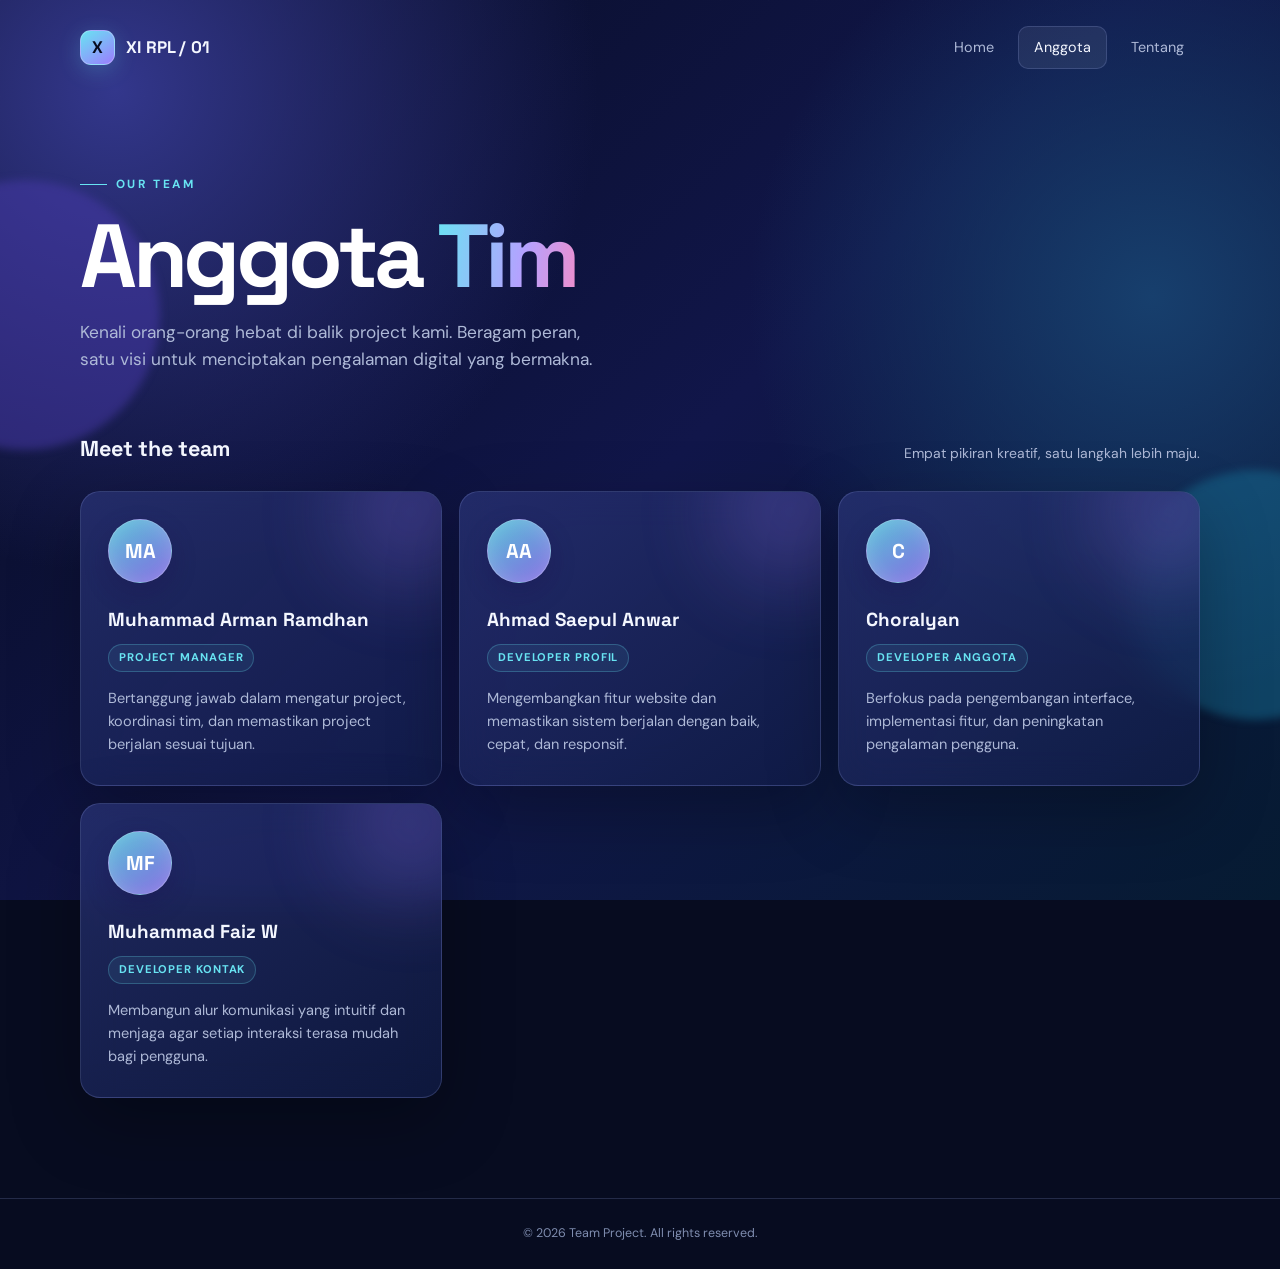
==== anggota.html @ 6ccd00df "feat: menambahkan fitur baru" ====
<!DOCTYPE html>
<html lang="id">
<head>
	<meta charset="UTF-8">
	<meta name="viewport" content="width=device-width, initial-scale=1.0">
	<meta name="description" content="Kenali anggota tim di balik project website XI RPL.">
	<title>Anggota Tim | Team Project</title>
	<link rel="preconnect" href="https://fonts.googleapis.com">
	<link rel="preconnect" href="https://fonts.gstatic.com" crossorigin>
	<link href="https://fonts.googleapis.com/css2?family=DM+Sans:wght@400;500;600;700&family=Space+Grotesk:wght@500;600;700&display=swap" rel="stylesheet">
	<style>
		:root {
			--ink: #f4f7ff;
			--muted: #aeb9d7;
			--navy: #070c20;
			--panel: rgba(17, 28, 72, 0.72);
			--line: rgba(170, 188, 255, 0.18);
			--cyan: #68e4f2;
			--violet: #9c7cff;
			--pink: #f18dca;
			--shadow: 0 24px 70px rgba(0, 0, 0, 0.28);
		}

		* { box-sizing: border-box; }

		html { scroll-behavior: smooth; }

		body {
			min-width: 320px;
			margin: 0;
			color: var(--ink);
			background: var(--navy);
			font-family: "DM Sans", sans-serif;
			line-height: 1.6;
			overflow-x: hidden;
		}

		body::before {
			position: fixed;
			inset: 0;
			z-index: -3;
			content: "";
			background: radial-gradient(circle at 9% 10%, #33378c 0, transparent 34%),
				radial-gradient(circle at 90% 33%, #173f6d 0, transparent 31%),
				linear-gradient(135deg, #070c20 0%, #11164a 52%, #061b32 100%);
		}

		body::after {
			position: fixed;
			inset: 0;
			z-index: -2;
			pointer-events: none;
			content: "";
			opacity: 0.18;
			background-image: linear-gradient(rgba(255,255,255,.04) 1px, transparent 1px),
				linear-gradient(90deg, rgba(255,255,255,.04) 1px, transparent 1px);
			background-size: 48px 48px;
			mask-image: linear-gradient(to bottom, black, transparent 75%);
		}

		.blob {
			position: absolute;
			z-index: -1;
			border-radius: 50%;
			filter: blur(4px);
			opacity: 0.5;
			pointer-events: none;
		}

		.blob-one { top: 180px; left: -110px; width: 270px; height: 270px; background: #493aab; }
		.blob-two { top: 470px; right: -100px; width: 250px; height: 250px; background: #166c91; }

		.site-header {
			width: min(1120px, calc(100% - 40px));
			margin: 0 auto;
			padding: 26px 0;
			animation: rise-in .7s ease both;
		}

		.nav {
			display: flex;
			align-items: center;
			justify-content: space-between;
			gap: 24px;
		}

		.brand {
			display: inline-flex;
			align-items: center;
			gap: 11px;
			color: var(--ink);
			font-family: "Space Grotesk", sans-serif;
			font-size: 1.05rem;
			font-weight: 700;
			letter-spacing: .01em;
			text-decoration: none;
		}

		.brand-mark {
			display: grid;
			width: 35px;
			height: 35px;
			place-items: center;
			border: 1px solid rgba(255,255,255,.25);
			border-radius: 11px;
			color: var(--navy);
			background: linear-gradient(145deg, var(--cyan), var(--violet));
			box-shadow: 0 5px 22px rgba(104, 228, 242, .23);
			font-family: "Space Grotesk", sans-serif;
		}

		.nav-list {
			display: flex;
			gap: 8px;
			margin: 0;
			padding: 0;
			list-style: none;
		}

		.nav-list a {
			display: block;
			padding: 9px 15px;
			border: 1px solid transparent;
			border-radius: 10px;
			color: var(--muted);
			font-size: .9rem;
			text-decoration: none;
			transition: color .3s ease, background .3s ease, border-color .3s ease;
		}

		.nav-list a:hover,
		.nav-list a[aria-current="page"] {
			border-color: var(--line);
			color: var(--ink);
			background: rgba(255,255,255,.07);
		}

		main { width: min(1120px, calc(100% - 40px)); margin: 0 auto; }

		.hero {
			position: relative;
			max-width: 750px;
			padding: 72px 0 58px;
			animation: rise-in .8s .08s ease both;
		}

		.eyebrow {
			display: inline-flex;
			align-items: center;
			gap: 9px;
			margin: 0 0 19px;
			color: var(--cyan);
			font-size: .74rem;
			font-weight: 700;
			letter-spacing: .2em;
		}

		.eyebrow::before {
			width: 27px;
			height: 1px;
			content: "";
			background: var(--cyan);
		}

		h1, h2, p { margin-top: 0; }

		h1 {
			max-width: 700px;
			margin-bottom: 18px;
			color: white;
			font-family: "Space Grotesk", sans-serif;
			font-size: clamp(3rem, 7vw, 5.9rem);
			line-height: .98;
			letter-spacing: -.05em;
		}

		h1 span {
			color: transparent;
			background: linear-gradient(100deg, var(--cyan), #b4a2ff 60%, var(--pink));
			background-clip: text;
			-webkit-background-clip: text;
		}

		.hero-copy { max-width: 520px; margin-bottom: 0; color: var(--muted); font-size: 1.08rem; }

		.team-section { padding-bottom: 100px; }

		.section-heading {
			display: flex;
			align-items: end;
			justify-content: space-between;
			gap: 20px;
			margin-bottom: 24px;
		}

		.section-heading h2 { margin-bottom: 0; font-family: "Space Grotesk", sans-serif; font-size: 1.35rem; }
		.section-heading p { margin-bottom: 2px; color: var(--muted); font-size: .87rem; }

		.team-grid {
			display: grid;
			grid-template-columns: repeat(3, minmax(0, 1fr));
			gap: 17px;
		}

		.member-card {
			position: relative;
			min-height: 295px;
			padding: 27px;
			overflow: hidden;
			border: 1px solid var(--line);
			border-radius: 20px;
			background: linear-gradient(145deg, rgba(42, 52, 119, .72), var(--panel));
			box-shadow: var(--shadow);
			backdrop-filter: blur(18px);
			transition: transform .3s ease, border-color .3s ease, box-shadow .3s ease;
			animation: card-in .7s ease both;
		}

		.member-card:nth-child(2) { animation-delay: .12s; }
		.member-card:nth-child(3) { animation-delay: .24s; }
		.member-card:nth-child(4) { animation-delay: .36s; }

		.member-card::before {
			position: absolute;
			top: -55px;
			right: -45px;
			width: 150px;
			height: 150px;
			border-radius: 50%;
			content: "";
			background: var(--violet);
			filter: blur(42px);
			opacity: .23;
			transition: opacity .3s ease;
		}

		.member-card:hover {
			border-color: rgba(104, 228, 242, .56);
			box-shadow: 0 26px 65px rgba(5, 5, 25, .42), 0 0 26px rgba(104, 228, 242, .1);
			transform: translateY(-8px);
		}

		.member-card:hover::before { opacity: .5; }

		.avatar {
			display: grid;
			width: 64px;
			height: 64px;
			margin-bottom: 22px;
			place-items: center;
			border: 1px solid rgba(255,255,255,.28);
			border-radius: 50%;
			color: #fff;
			background: linear-gradient(145deg, rgba(104, 228, 242, .82), rgba(156, 124, 255, .82));
			box-shadow: inset 0 0 18px rgba(255,255,255,.18), 0 10px 24px rgba(25, 16, 81, .3);
			font-family: "Space Grotesk", sans-serif;
			font-size: 1.25rem;
			font-weight: 700;
		}

		.member-card h3 { position: relative; margin-bottom: 8px; font-family: "Space Grotesk", sans-serif; font-size: 1.18rem; }

		.role {
			display: inline-block;
			margin-bottom: 15px;
			padding: 4px 10px;
			border: 1px solid rgba(104, 228, 242, .25);
			border-radius: 100px;
			color: var(--cyan);
			background: rgba(104, 228, 242, .08);
			font-size: .7rem;
			font-weight: 700;
			letter-spacing: .08em;
			text-transform: uppercase;
		}

		.member-card p { position: relative; margin-bottom: 0; color: var(--muted); font-size: .91rem; }

		footer {
			padding: 25px 20px;
			border-top: 1px solid var(--line);
			color: #7f8daf;
			font-size: .78rem;
			text-align: center;
		}

		@keyframes rise-in { from { opacity: 0; transform: translateY(18px); } to { opacity: 1; transform: translateY(0); } }
		@keyframes card-in { from { opacity: 0; transform: translateY(24px); } to { opacity: 1; transform: translateY(0); } }

		@media (max-width: 820px) {
			.team-grid { grid-template-columns: repeat(2, minmax(0, 1fr)); }
			.hero { padding-top: 58px; }
		}

		@media (max-width: 560px) {
			.site-header, main { width: min(100% - 30px, 460px); }
			.site-header { padding-top: 18px; }
			.nav { align-items: flex-start; flex-direction: column; gap: 16px; }
			.nav-list { width: 100%; justify-content: space-between; }
			.nav-list a { padding: 8px 10px; font-size: .82rem; }
			.hero { padding: 57px 0 48px; }
			h1 { font-size: clamp(2.85rem, 16vw, 4.4rem); }
			.hero-copy { font-size: .98rem; }
			.section-heading { align-items: flex-start; flex-direction: column; gap: 7px; }
			.team-grid { grid-template-columns: 1fr; }
			.member-card { min-height: 0; }
		}

		@media (prefers-reduced-motion: reduce) {
			*, *::before, *::after { scroll-behavior: auto !important; animation-duration: .01ms !important; transition-duration: .01ms !important; }
		}
	</style>
</head>
<body>
	<div class="blob blob-one" aria-hidden="true"></div>
	<div class="blob blob-two" aria-hidden="true"></div>

	<header class="site-header">
		<nav class="nav" aria-label="Navigasi utama">
			<a class="brand" href="profil.html">
				<span class="brand-mark" aria-hidden="true">X</span>
				<span>XI RPL / 01</span>
			</a>
			<ul class="nav-list">
				<li><a href="profil.html">Home</a></li>
				<li><a href="anggota.html" aria-current="page">Anggota</a></li>
				<li><a href="tentang.html">Tentang</a></li>
			</ul>
		</nav>
	</header>

	<main>
		<section class="hero" aria-labelledby="page-title">
			<p class="eyebrow">OUR TEAM</p>
			<h1 id="page-title">Anggota <span>Tim</span></h1>
			<p class="hero-copy">Kenali orang-orang hebat di balik project kami. Beragam peran, satu visi untuk menciptakan pengalaman digital yang bermakna.</p>
		</section>

		<section class="team-section" aria-labelledby="team-heading">
			<div class="section-heading">
				<h2 id="team-heading">Meet the team</h2>
				<p>Empat pikiran kreatif, satu langkah lebih maju.</p>
			</div>
			<div class="team-grid">
				<article class="member-card">
					<div class="avatar" aria-hidden="true">MA</div>
					<h3>Muhammad Arman Ramdhan</h3>
					<span class="role">Project Manager</span>
					<p>Bertanggung jawab dalam mengatur project, koordinasi tim, dan memastikan project berjalan sesuai tujuan.</p>
				</article>
				<article class="member-card">
					<div class="avatar" aria-hidden="true">AA</div>
					<h3>Ahmad Saepul Anwar</h3>
					<span class="role">Developer Profil</span>
					<p>Mengembangkan fitur website dan memastikan sistem berjalan dengan baik, cepat, dan responsif.</p>
				</article>
				<article class="member-card">
					<div class="avatar" aria-hidden="true">C</div>
					<h3>Choralyan</h3>
					<span class="role">Developer Anggota</span>
					<p>Berfokus pada pengembangan interface, implementasi fitur, dan peningkatan pengalaman pengguna.</p>
				</article>
				<article class="member-card">
					<div class="avatar" aria-hidden="true">MF</div>
					<h3>Muhammad Faiz W</h3>
					<span class="role">Developer Kontak</span>
					<p>Membangun alur komunikasi yang intuitif dan menjaga agar setiap interaksi terasa mudah bagi pengguna.</p>
				</article>
			</div>
		</section>
	</main>

	<footer>© 2026 Team Project. All rights reserved.</footer>
</body>
</html>
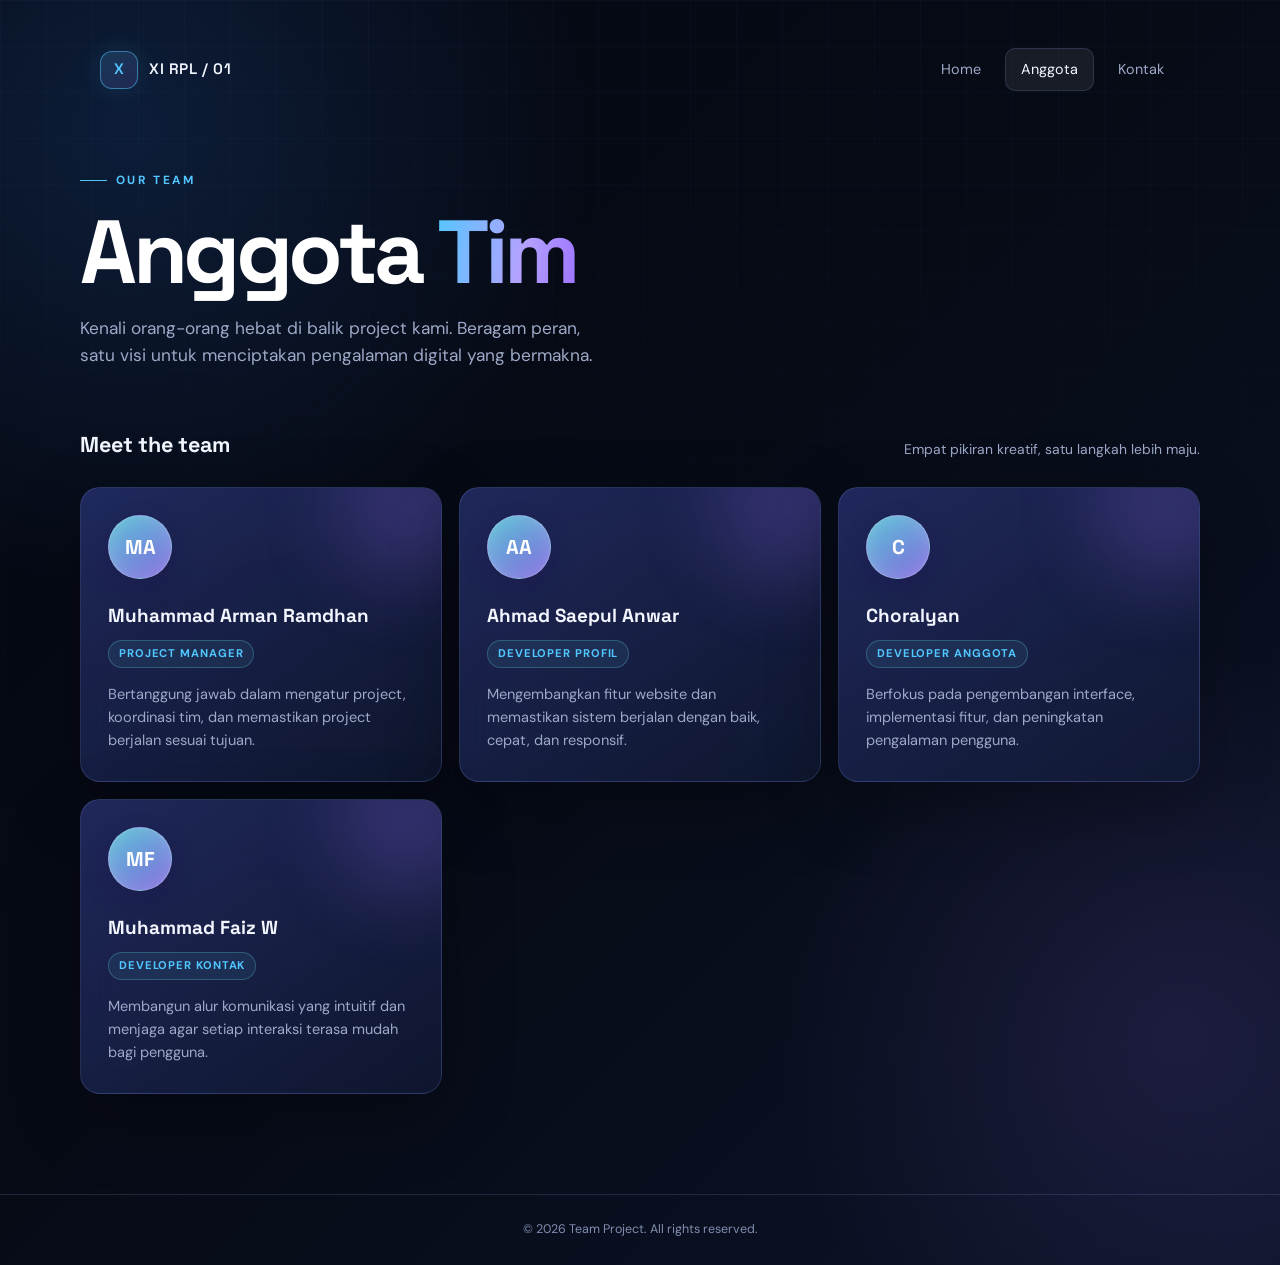
==== commit 4d66de40: "fix semua" ====
--- a/anggota.html
+++ b/anggota.html
@@ -10,14 +10,14 @@
 	<link href="https://fonts.googleapis.com/css2?family=DM+Sans:wght@400;500;600;700&family=Space+Grotesk:wght@500;600;700&display=swap" rel="stylesheet">
 	<style>
 		:root {
-			--ink: #f4f7ff;
-			--muted: #aeb9d7;
-			--navy: #070c20;
-			--panel: rgba(17, 28, 72, 0.72);
-			--line: rgba(170, 188, 255, 0.18);
-			--cyan: #68e4f2;
-			--violet: #9c7cff;
-			--pink: #f18dca;
+			--ink: #f3f6ff;
+			--muted: #9da9c7;
+			--navy: #070b16;
+			--panel: rgba(17, 27, 55, 0.68);
+			--line: rgba(151, 177, 255, 0.17);
+			--cyan: #52c7ff;
+			--violet: #9c72ff;
+			--pink: #9c72ff;
 			--shadow: 0 24px 70px rgba(0, 0, 0, 0.28);
 		}
 
@@ -29,7 +29,10 @@
 			min-width: 320px;
 			margin: 0;
 			color: var(--ink);
-			background: var(--navy);
+			background:
+				radial-gradient(circle at 10% 10%, rgba(52, 137, 255, 0.16), transparent 29rem),
+				radial-gradient(circle at 92% 82%, rgba(156, 114, 255, 0.12), transparent 25rem),
+				linear-gradient(135deg, #050812 0%, var(--navy) 48%, #0c1328 100%);
 			font-family: "DM Sans", sans-serif;
 			line-height: 1.6;
 			overflow-x: hidden;
@@ -40,9 +43,10 @@
 			inset: 0;
 			z-index: -3;
 			content: "";
-			background: radial-gradient(circle at 9% 10%, #33378c 0, transparent 34%),
-				radial-gradient(circle at 90% 33%, #173f6d 0, transparent 31%),
-				linear-gradient(135deg, #070c20 0%, #11164a 52%, #061b32 100%);
+			background-image: linear-gradient(rgba(132, 163, 241, 0.035) 1px, transparent 1px),
+				linear-gradient(90deg, rgba(132, 163, 241, 0.035) 1px, transparent 1px);
+			background-size: 46px 46px;
+			mask-image: linear-gradient(to bottom, black, transparent 78%);
 		}
 
 		body::after {
@@ -52,10 +56,7 @@
 			pointer-events: none;
 			content: "";
 			opacity: 0.18;
-			background-image: linear-gradient(rgba(255,255,255,.04) 1px, transparent 1px),
-				linear-gradient(90deg, rgba(255,255,255,.04) 1px, transparent 1px);
-			background-size: 48px 48px;
-			mask-image: linear-gradient(to bottom, black, transparent 75%);
+			opacity: 0;
 		}
 
 		.blob {
@@ -71,9 +72,9 @@
 		.blob-two { top: 470px; right: -100px; width: 250px; height: 250px; background: #166c91; }
 
 		.site-header {
-			width: min(1120px, calc(100% - 40px));
+			width: min(100%, 1080px);
 			margin: 0 auto;
-			padding: 26px 0;
+			padding: 48px 0 0;
 			animation: rise-in .7s ease both;
 		}
 
@@ -309,6 +310,55 @@
 		@media (prefers-reduced-motion: reduce) {
 			*, *::before, *::after { scroll-behavior: auto !important; animation-duration: .01ms !important; transition-duration: .01ms !important; }
 		}
+
+		/* Shared contact-page theme */
+		body {
+			color: #f3f6ff;
+			background:
+				radial-gradient(circle at 10% 10%, rgba(52, 137, 255, 0.16), transparent 29rem),
+				radial-gradient(circle at 92% 82%, rgba(156, 114, 255, 0.12), transparent 25rem),
+				linear-gradient(135deg, #050812 0%, #070b16 48%, #0c1328 100%);
+		}
+
+		body::before {
+			background: linear-gradient(rgba(132, 163, 241, 0.035) 1px, transparent 1px),
+				linear-gradient(90deg, rgba(132, 163, 241, 0.035) 1px, transparent 1px);
+			background-size: 46px 46px;
+			mask-image: linear-gradient(to bottom, black, transparent 78%);
+		}
+
+		body::after,
+		.blob {
+			display: none;
+		}
+
+		.site-header {
+			width: min(100%, 1080px);
+			padding: 48px 0 0;
+		}
+
+		.brand {
+			color: #f3f6ff;
+			font-size: .95rem;
+			font-weight: 600;
+			letter-spacing: .04em;
+		}
+
+		.brand-mark {
+			width: 38px;
+			height: 38px;
+			border-color: rgba(82, 199, 255, 0.5);
+			border-radius: 12px;
+			color: #52c7ff;
+			background: linear-gradient(145deg, rgba(82, 199, 255, 0.18), rgba(156, 114, 255, 0.15));
+			box-shadow: 0 0 24px rgba(82, 199, 255, 0.13);
+		}
+
+		.nav-list a:hover,
+		.nav-list a[aria-current="page"] {
+			border-color: rgba(151, 177, 255, 0.17);
+			color: #f3f6ff;
+		}
 	</style>
 </head>
 <body>
@@ -324,7 +374,7 @@
 			<ul class="nav-list">
 				<li><a href="profil.html">Home</a></li>
 				<li><a href="anggota.html" aria-current="page">Anggota</a></li>
-				<li><a href="tentang.html">Tentang</a></li>
+				<li><a href="kontak.html">Kontak</a></li>
 			</ul>
 		</nav>
 	</header>
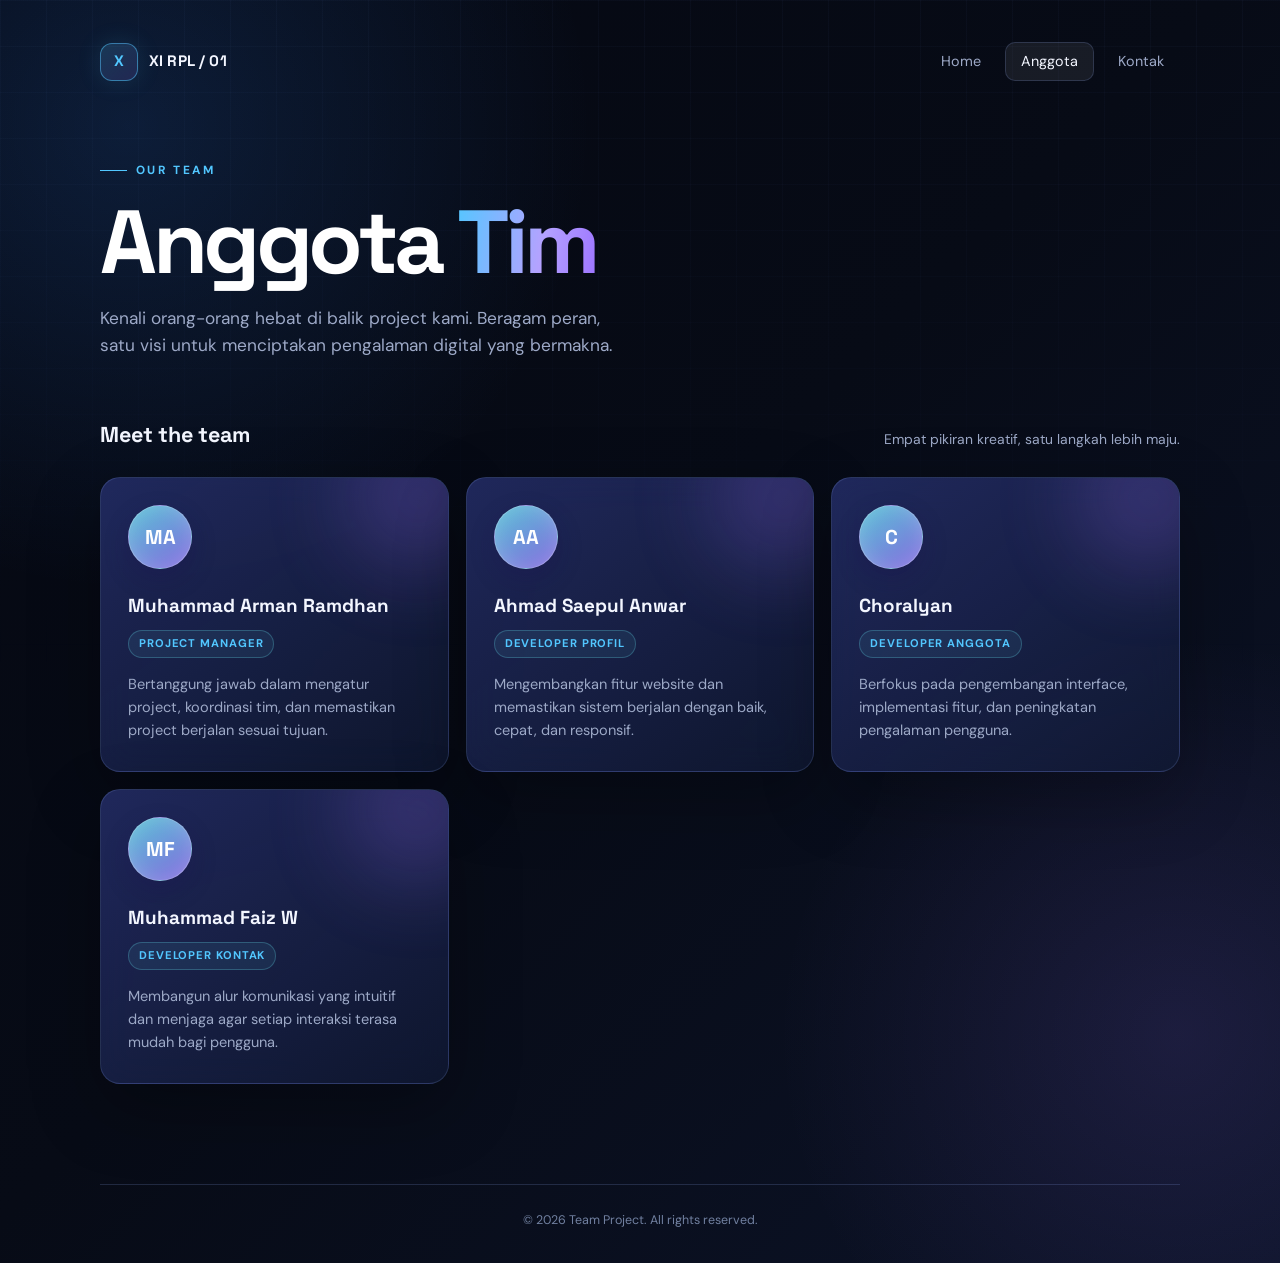
==== commit e4bed5bf: "fix Eror" ====
--- a/anggota.html
+++ b/anggota.html
@@ -360,6 +360,7 @@
 			color: #f3f6ff;
 		}
 	</style>
+	<link rel="stylesheet" href="styles.css">
 </head>
 <body>
 	<div class="blob blob-one" aria-hidden="true"></div>
@@ -367,12 +368,12 @@
 
 	<header class="site-header">
 		<nav class="nav" aria-label="Navigasi utama">
-			<a class="brand" href="profil.html">
+			<a class="brand" href="index.html">
 				<span class="brand-mark" aria-hidden="true">X</span>
 				<span>XI RPL / 01</span>
 			</a>
 			<ul class="nav-list">
-				<li><a href="profil.html">Home</a></li>
+				<li><a href="index.html">Home</a></li>
 				<li><a href="anggota.html" aria-current="page">Anggota</a></li>
 				<li><a href="kontak.html">Kontak</a></li>
 			</ul>
--- a/styles.css
+++ b/styles.css
@@ -0,0 +1,168 @@
+/* Shared site foundation and navigation */
+:root {
+    --site-bg: #070b16;
+    --site-panel: rgba(17, 27, 55, .72);
+    --site-line: rgba(151, 177, 255, .18);
+    --site-text: #f3f6ff;
+    --site-muted: #9da9c7;
+    --site-cyan: #52c7ff;
+}
+
+html { scroll-behavior: smooth; }
+
+body {
+    min-width: 320px;
+    color: var(--site-text);
+    font-family: "DM Sans", sans-serif;
+    background:
+        radial-gradient(circle at 10% 10%, rgba(52, 137, 255, .16), transparent 29rem),
+        radial-gradient(circle at 92% 82%, rgba(156, 114, 255, .12), transparent 25rem),
+        linear-gradient(135deg, #050812 0%, var(--site-bg) 48%, #0c1328 100%);
+}
+
+body::before {
+    background-image:
+        linear-gradient(rgba(132, 163, 241, .035) 1px, transparent 1px),
+        linear-gradient(90deg, rgba(132, 163, 241, .035) 1px, transparent 1px);
+    background-size: 46px 46px;
+    mask-image: linear-gradient(to bottom, black, transparent 78%);
+}
+
+.site-header,
+.topbar {
+    width: min(1080px, calc(100% - 40px));
+    margin: 0 auto;
+    padding: 42px 0 0;
+}
+
+.topbar { margin-bottom: 74px; }
+
+.page-shell {
+    align-items: flex-start;
+    padding: 0 20px 48px;
+}
+
+.page-shell .topbar,
+.contact-wrap .signature {
+    width: 100%;
+}
+
+.site-header nav,
+.topbar nav,
+.site-header .nav,
+.topbar .nav {
+    display: flex;
+    width: 100%;
+    min-height: 38px;
+    align-items: center;
+    justify-content: space-between;
+    gap: 24px;
+}
+
+.brand {
+    display: inline-flex;
+    min-height: 38px;
+    align-items: center;
+    gap: 11px;
+    color: var(--site-text) !important;
+    font-family: "Space Grotesk", sans-serif;
+    font-size: .95rem !important;
+    font-weight: 700 !important;
+    letter-spacing: .01em !important;
+    text-decoration: none;
+}
+
+.brand-mark,
+.brand-icon {
+    display: grid !important;
+    width: 38px !important;
+    height: 38px !important;
+    flex: 0 0 38px;
+    place-items: center;
+    border: 1px solid rgba(82, 199, 255, .5) !important;
+    border-radius: 12px !important;
+    color: var(--site-cyan) !important;
+    background: linear-gradient(145deg, rgba(82, 199, 255, .18), rgba(156, 114, 255, .15)) !important;
+    box-shadow: 0 0 24px rgba(82, 199, 255, .13) !important;
+    font-family: "Space Grotesk", sans-serif;
+}
+
+.nav-list {
+    display: flex;
+    gap: 8px;
+    margin: 0;
+    padding: 0;
+    list-style: none;
+}
+
+.nav-list a {
+    display: block;
+    min-height: 39px;
+    padding: 9px 15px;
+    border: 1px solid transparent;
+    border-radius: 10px;
+    color: var(--site-muted) !important;
+    font-size: .9rem !important;
+    line-height: 19px;
+    text-decoration: none;
+    transition: color .25s ease, background .25s ease, border-color .25s ease;
+}
+
+.nav-list a:hover,
+.nav-list a:focus-visible,
+.nav-list a.active,
+.nav-list a[aria-current="page"] {
+    border-color: var(--site-line) !important;
+    color: var(--site-text) !important;
+    background: rgba(255, 255, 255, .07) !important;
+    outline: none;
+}
+
+.site-header + main,
+header + main { width: min(1080px, calc(100% - 40px)); }
+
+footer,
+.signature {
+    width: min(1080px, calc(100% - 40px));
+    margin: 0 auto;
+    padding: 26px 20px 32px;
+    border-top: 1px solid var(--site-line);
+    color: #7180a0;
+    font-size: .78rem;
+    letter-spacing: 0;
+    text-align: center;
+}
+
+@media (max-width: 700px) {
+    .site-header,
+    .topbar,
+    .site-header + main,
+    header + main,
+    footer,
+    .signature {
+        width: min(100% - 30px, 460px);
+    }
+
+    .site-header,
+    .topbar { padding-top: 20px; }
+
+    .page-shell { padding: 0 15px 36px; }
+
+    .topbar { margin-bottom: 62px; }
+
+    .site-header nav,
+    .topbar nav,
+    .site-header .nav,
+    .topbar .nav {
+        align-items: flex-start;
+        flex-direction: column;
+        gap: 16px;
+    }
+
+    .nav-list { width: 100%; justify-content: space-between; }
+    .nav-list a { min-height: 35px; padding: 8px 10px; font-size: .82rem !important; line-height: 17px; }
+}
+
+@media (prefers-reduced-motion: reduce) {
+    *, *::before, *::after { scroll-behavior: auto !important; }
+}
